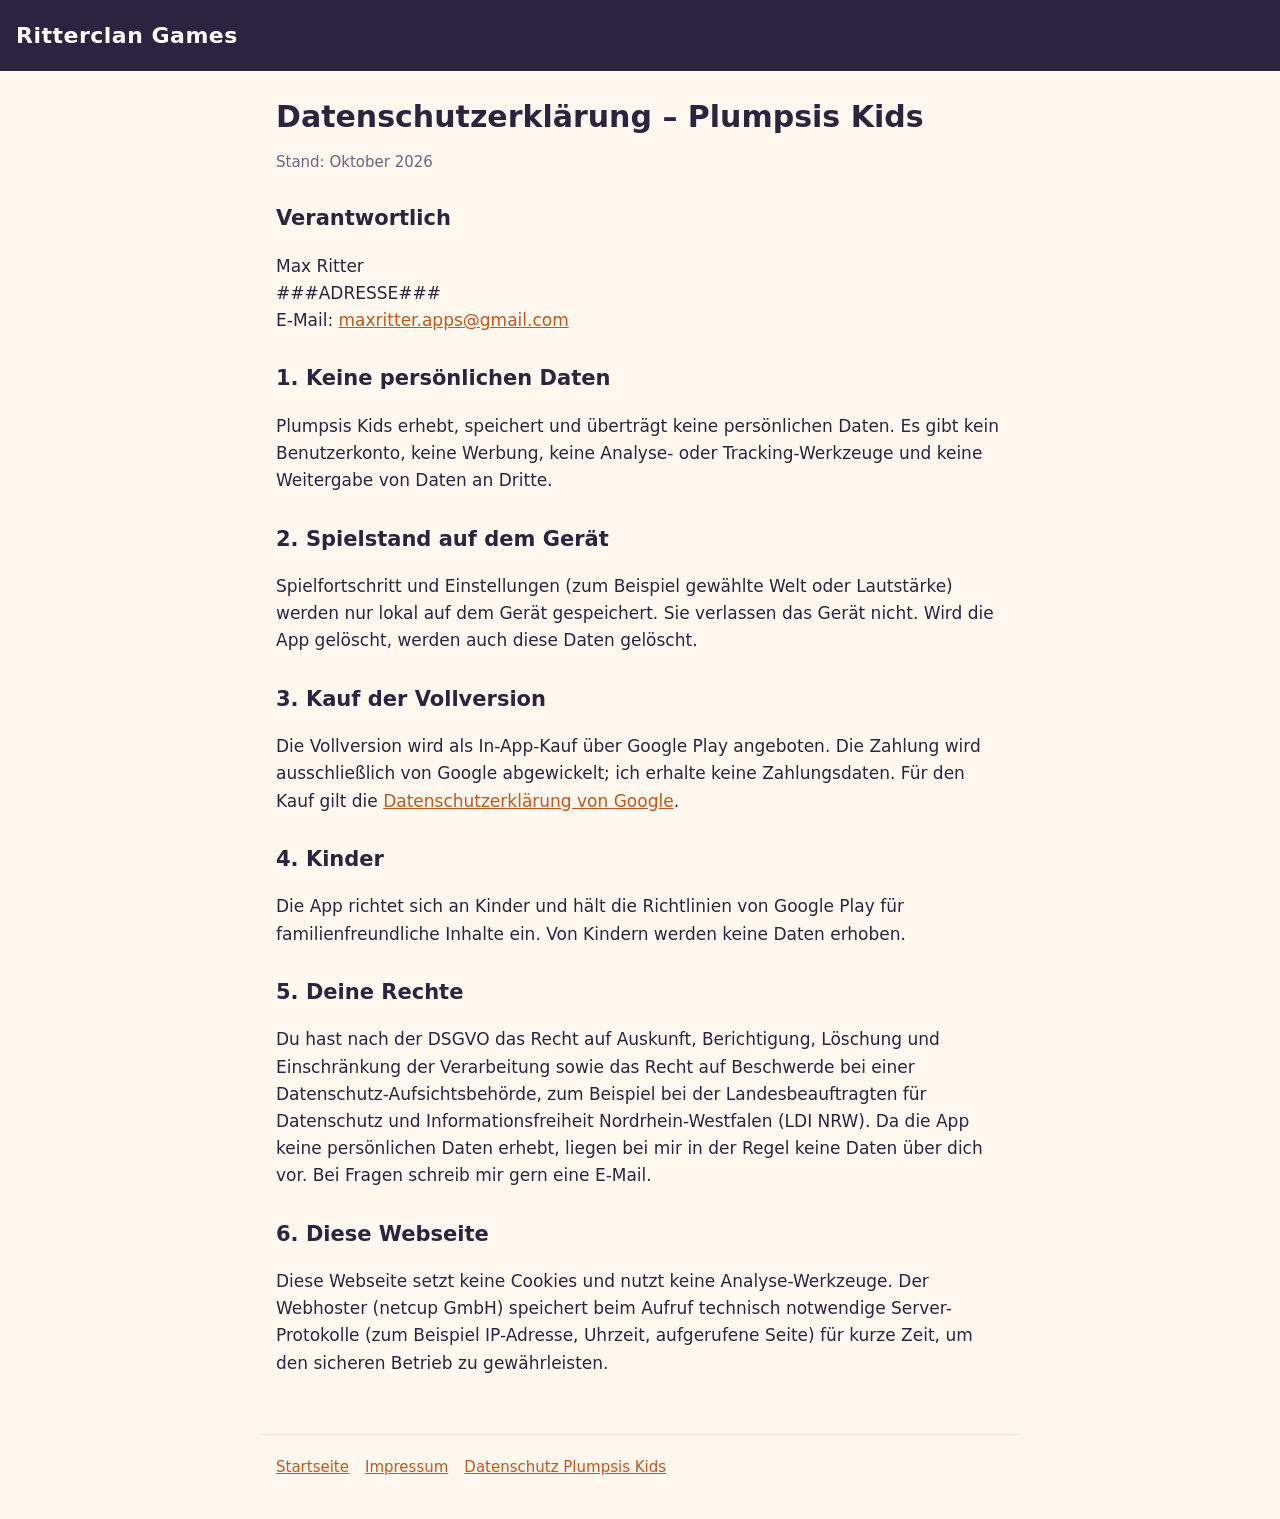
==== datenschutz-plumpsis-kids.html @ 3e45c0a0 "Add files via upload" ====
<!doctype html>
<html lang="de"><head><meta charset="utf-8"><meta name="viewport" content="width=device-width,initial-scale=1"><title>Datenschutzerklärung – Plumpsis Kids</title><link rel="stylesheet" href="/style.css"><link rel="icon" href="/plumpsis-kids-icon.png"></head><body><header><a href="/">Ritterclan Games</a></header><main>
<h1>Datenschutzerklärung – Plumpsis Kids</h1>
<p class="muted">Stand: Oktober 2026</p>
<h2>Verantwortlich</h2>
<p>Max Ritter<br>###ADRESSE###<br>E-Mail: <a href="mailto:maxritter.apps@gmail.com">maxritter.apps@gmail.com</a></p>
<h2>1. Keine persönlichen Daten</h2>
<p>Plumpsis Kids erhebt, speichert und überträgt keine persönlichen Daten. Es gibt kein Benutzerkonto, keine Werbung, keine Analyse- oder Tracking-Werkzeuge und keine Weitergabe von Daten an Dritte.</p>
<h2>2. Spielstand auf dem Gerät</h2>
<p>Spielfortschritt und Einstellungen (zum Beispiel gewählte Welt oder Lautstärke) werden nur lokal auf dem Gerät gespeichert. Sie verlassen das Gerät nicht. Wird die App gelöscht, werden auch diese Daten gelöscht.</p>
<h2>3. Kauf der Vollversion</h2>
<p>Die Vollversion wird als In-App-Kauf über Google Play angeboten. Die Zahlung wird ausschließlich von Google abgewickelt; ich erhalte keine Zahlungsdaten. Für den Kauf gilt die <a href="https://policies.google.com/privacy?hl=de">Datenschutzerklärung von Google</a>.</p>
<h2>4. Kinder</h2>
<p>Die App richtet sich an Kinder und hält die Richtlinien von Google Play für familienfreundliche Inhalte ein. Von Kindern werden keine Daten erhoben.</p>
<h2>5. Deine Rechte</h2>
<p>Du hast nach der DSGVO das Recht auf Auskunft, Berichtigung, Löschung und Einschränkung der Verarbeitung sowie das Recht auf Beschwerde bei einer Datenschutz-Aufsichtsbehörde, zum Beispiel bei der Landesbeauftragten für Datenschutz und Informationsfreiheit Nordrhein-Westfalen (LDI NRW). Da die App keine persönlichen Daten erhebt, liegen bei mir in der Regel keine Daten über dich vor. Bei Fragen schreib mir gern eine E-Mail.</p>
<h2>6. Diese Webseite</h2>
<p>Diese Webseite setzt keine Cookies und nutzt keine Analyse-Werkzeuge. Der Webhoster (netcup GmbH) speichert beim Aufruf technisch notwendige Server-Protokolle (zum Beispiel IP-Adresse, Uhrzeit, aufgerufene Seite) für kurze Zeit, um den sicheren Betrieb zu gewährleisten.</p>
</main>
<footer><a href="/">Startseite</a><a href="/impressum">Impressum</a><a href="/datenschutz-plumpsis-kids">Datenschutz Plumpsis Kids</a></footer></body></html>
---- style.css ----
:root{--bg:#fff8ee;--card:#ffffff;--text:#2b2440;--muted:#6b6385;--accent:#ff8a3d;--line:#f0e2cf}
*{box-sizing:border-box}
body{margin:0;background:var(--bg);color:var(--text);font:17px/1.6 system-ui,"Segoe UI",Roboto,sans-serif}
header{background:#2b2440;color:#fff;padding:18px 16px}
header a{color:#fff;text-decoration:none;font-weight:800;font-size:22px;letter-spacing:.5px}
main{max-width:760px;margin:0 auto;padding:28px 16px 40px}
h1{font-size:30px;line-height:1.2;margin:0 0 12px}
h2{font-size:21px;margin:28px 0 6px}
.card{background:var(--card);border:1px solid var(--line);border-radius:18px;padding:20px;display:flex;gap:18px;align-items:center;margin:20px 0}
.card img{width:96px;height:96px;border-radius:22px;flex:none}
.card h2{margin:0 0 4px}
.btn{display:inline-block;background:var(--accent);color:#fff;border-radius:999px;padding:8px 16px;text-decoration:none;font-weight:700;margin-top:6px}
a{color:#c4561a}
.muted{color:var(--muted);font-size:15px}
footer{max-width:760px;margin:0 auto;padding:20px 16px 40px;border-top:1px solid var(--line);font-size:15px}
footer a{margin-right:16px}
@media(max-width:520px){.card{flex-direction:column;text-align:center}}
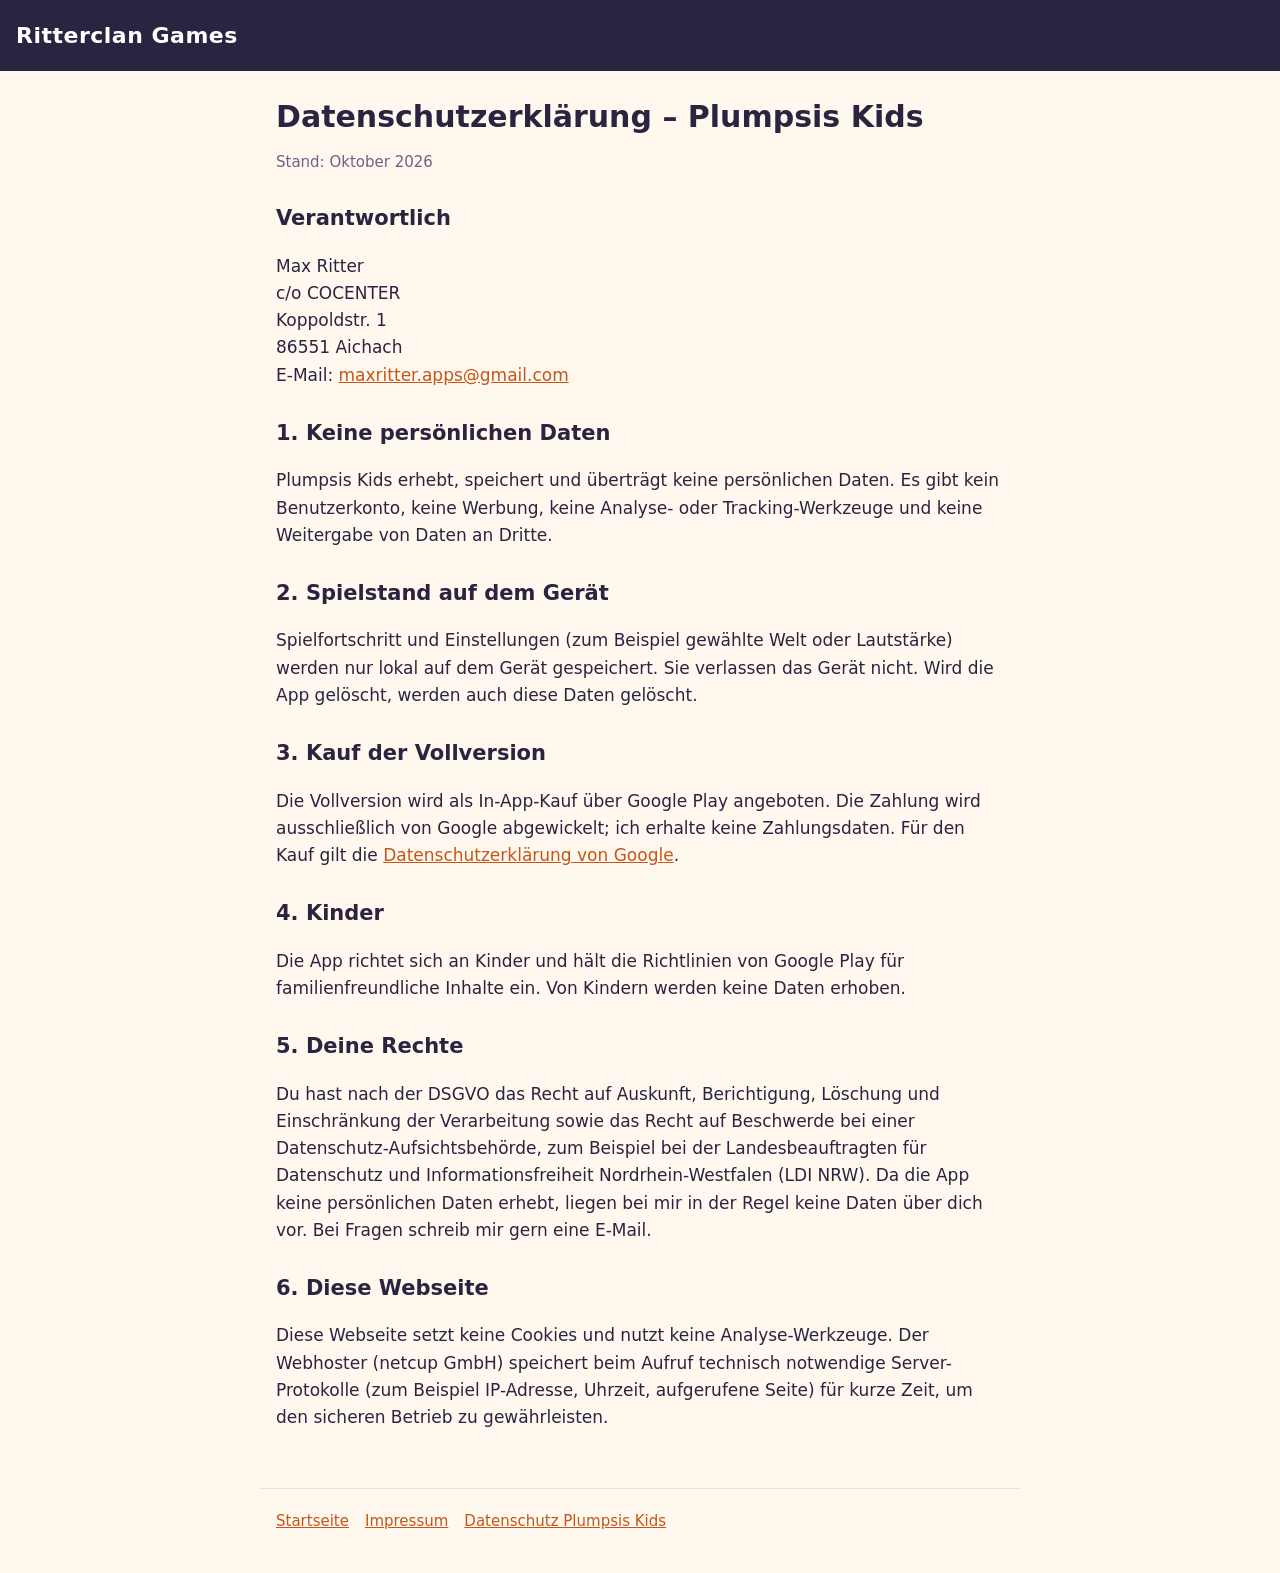
==== commit c59010cc: "Add files via upload" ====
--- a/datenschutz-plumpsis-kids.html
+++ b/datenschutz-plumpsis-kids.html
@@ -3,7 +3,7 @@
 <h1>Datenschutzerklärung – Plumpsis Kids</h1>
 <p class="muted">Stand: Oktober 2026</p>
 <h2>Verantwortlich</h2>
-<p>Max Ritter<br>###ADRESSE###<br>E-Mail: <a href="mailto:maxritter.apps@gmail.com">maxritter.apps@gmail.com</a></p>
+<p>Max Ritter<br>c/o COCENTER<br>Koppoldstr. 1<br>86551 Aichach<br>E-Mail: <a href="mailto:maxritter.apps@gmail.com">maxritter.apps@gmail.com</a></p>
 <h2>1. Keine persönlichen Daten</h2>
 <p>Plumpsis Kids erhebt, speichert und überträgt keine persönlichen Daten. Es gibt kein Benutzerkonto, keine Werbung, keine Analyse- oder Tracking-Werkzeuge und keine Weitergabe von Daten an Dritte.</p>
 <h2>2. Spielstand auf dem Gerät</h2>
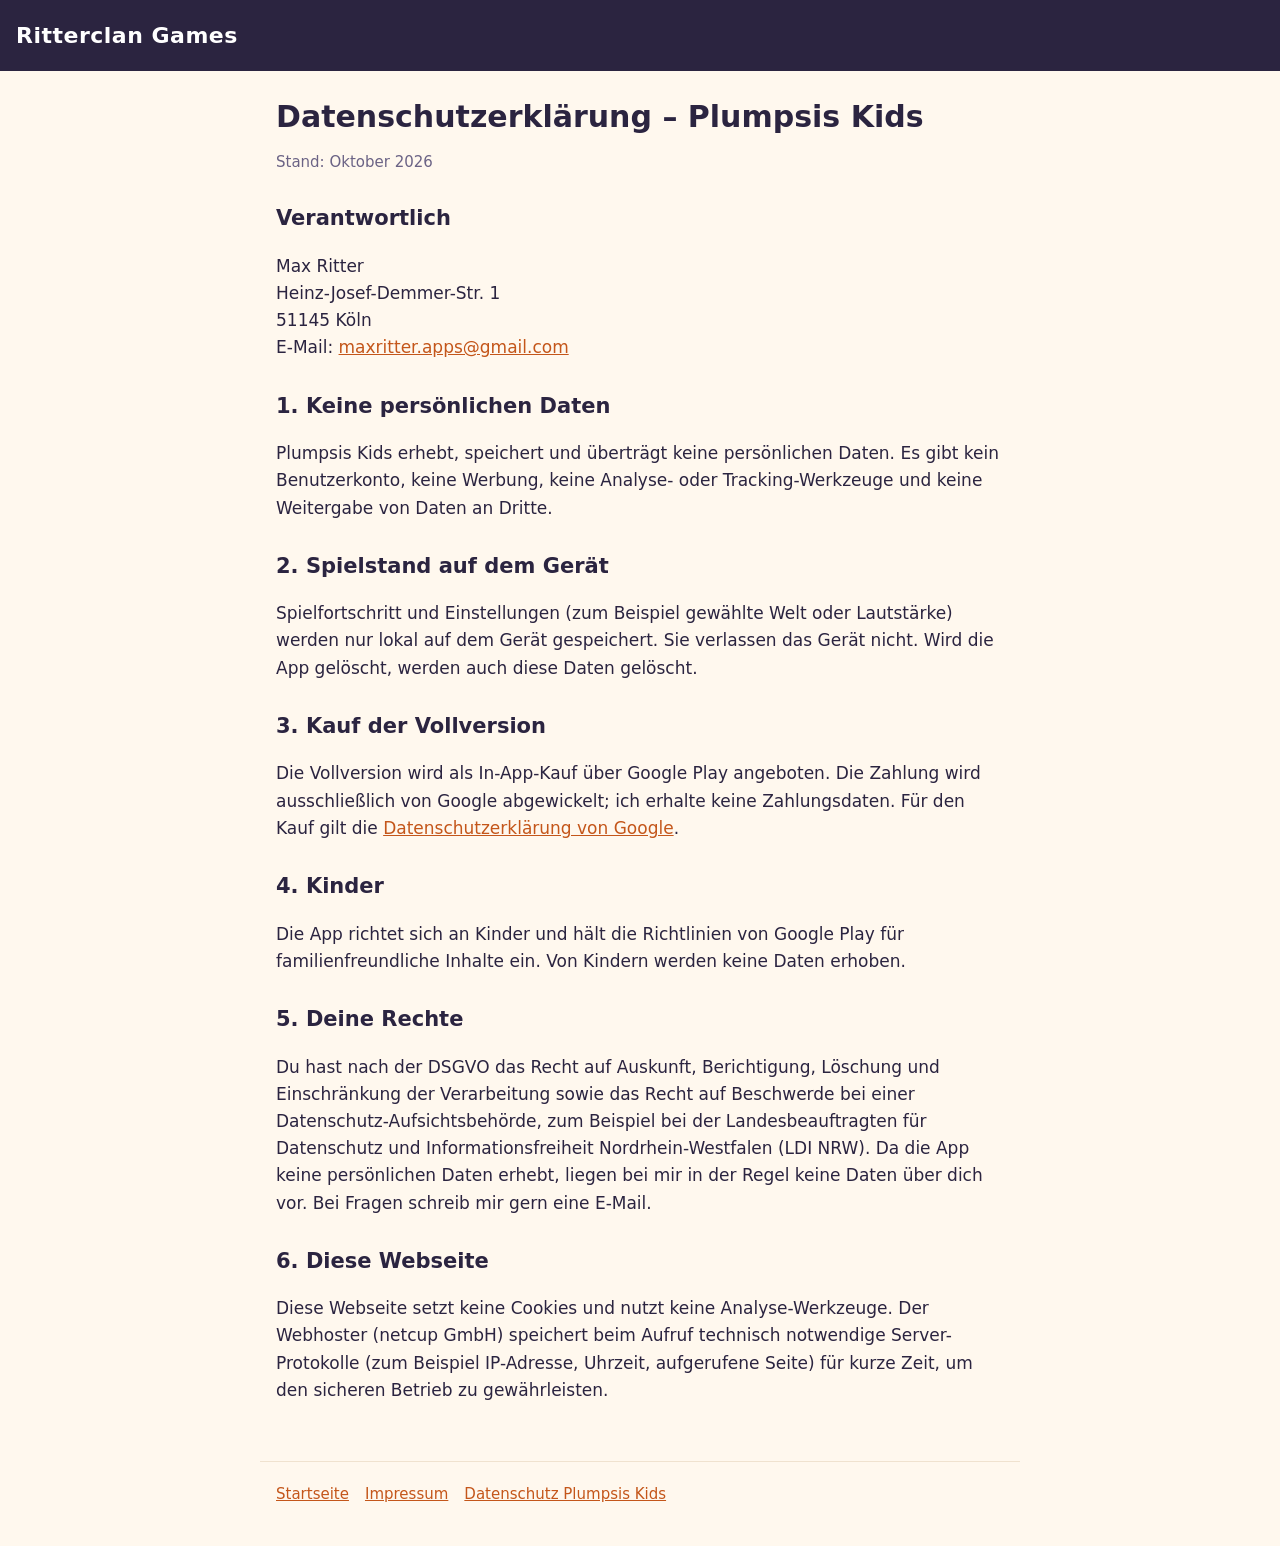
==== commit 831f625b: "Update contact information in Datenschutzerklärung" ====
--- a/datenschutz-plumpsis-kids.html
+++ b/datenschutz-plumpsis-kids.html
@@ -3,7 +3,7 @@
 <h1>Datenschutzerklärung – Plumpsis Kids</h1>
 <p class="muted">Stand: Oktober 2026</p>
 <h2>Verantwortlich</h2>
-<p>Max Ritter<br>c/o COCENTER<br>Koppoldstr. 1<br>86551 Aichach<br>E-Mail: <a href="mailto:maxritter.apps@gmail.com">maxritter.apps@gmail.com</a></p>
+<p>Max Ritter<br>Heinz-Josef-Demmer-Str. 1<br>51145 Köln<br>E-Mail: <a href="mailto:maxritter.apps@gmail.com">maxritter.apps@gmail.com</a></p>
 <h2>1. Keine persönlichen Daten</h2>
 <p>Plumpsis Kids erhebt, speichert und überträgt keine persönlichen Daten. Es gibt kein Benutzerkonto, keine Werbung, keine Analyse- oder Tracking-Werkzeuge und keine Weitergabe von Daten an Dritte.</p>
 <h2>2. Spielstand auf dem Gerät</h2>
--- a/style.css
+++ b/style.css
@@ -10,6 +10,10 @@
 .card img{width:96px;height:96px;border-radius:22px;flex:none}
 .card h2{margin:0 0 4px}
 .btn{display:inline-block;background:var(--accent);color:#fff;border-radius:999px;padding:8px 16px;text-decoration:none;font-weight:700;margin-top:6px}
+.btn2{background:#6b6385}
+.shots{display:flex;gap:10px;margin:8px 0 4px}
+.shots img{flex:1;min-width:0;width:33%;border-radius:14px;border:1px solid var(--line)}
+ul{padding-left:22px}
 a{color:#c4561a}
 .muted{color:var(--muted);font-size:15px}
 footer{max-width:760px;margin:0 auto;padding:20px 16px 40px;border-top:1px solid var(--line);font-size:15px}
